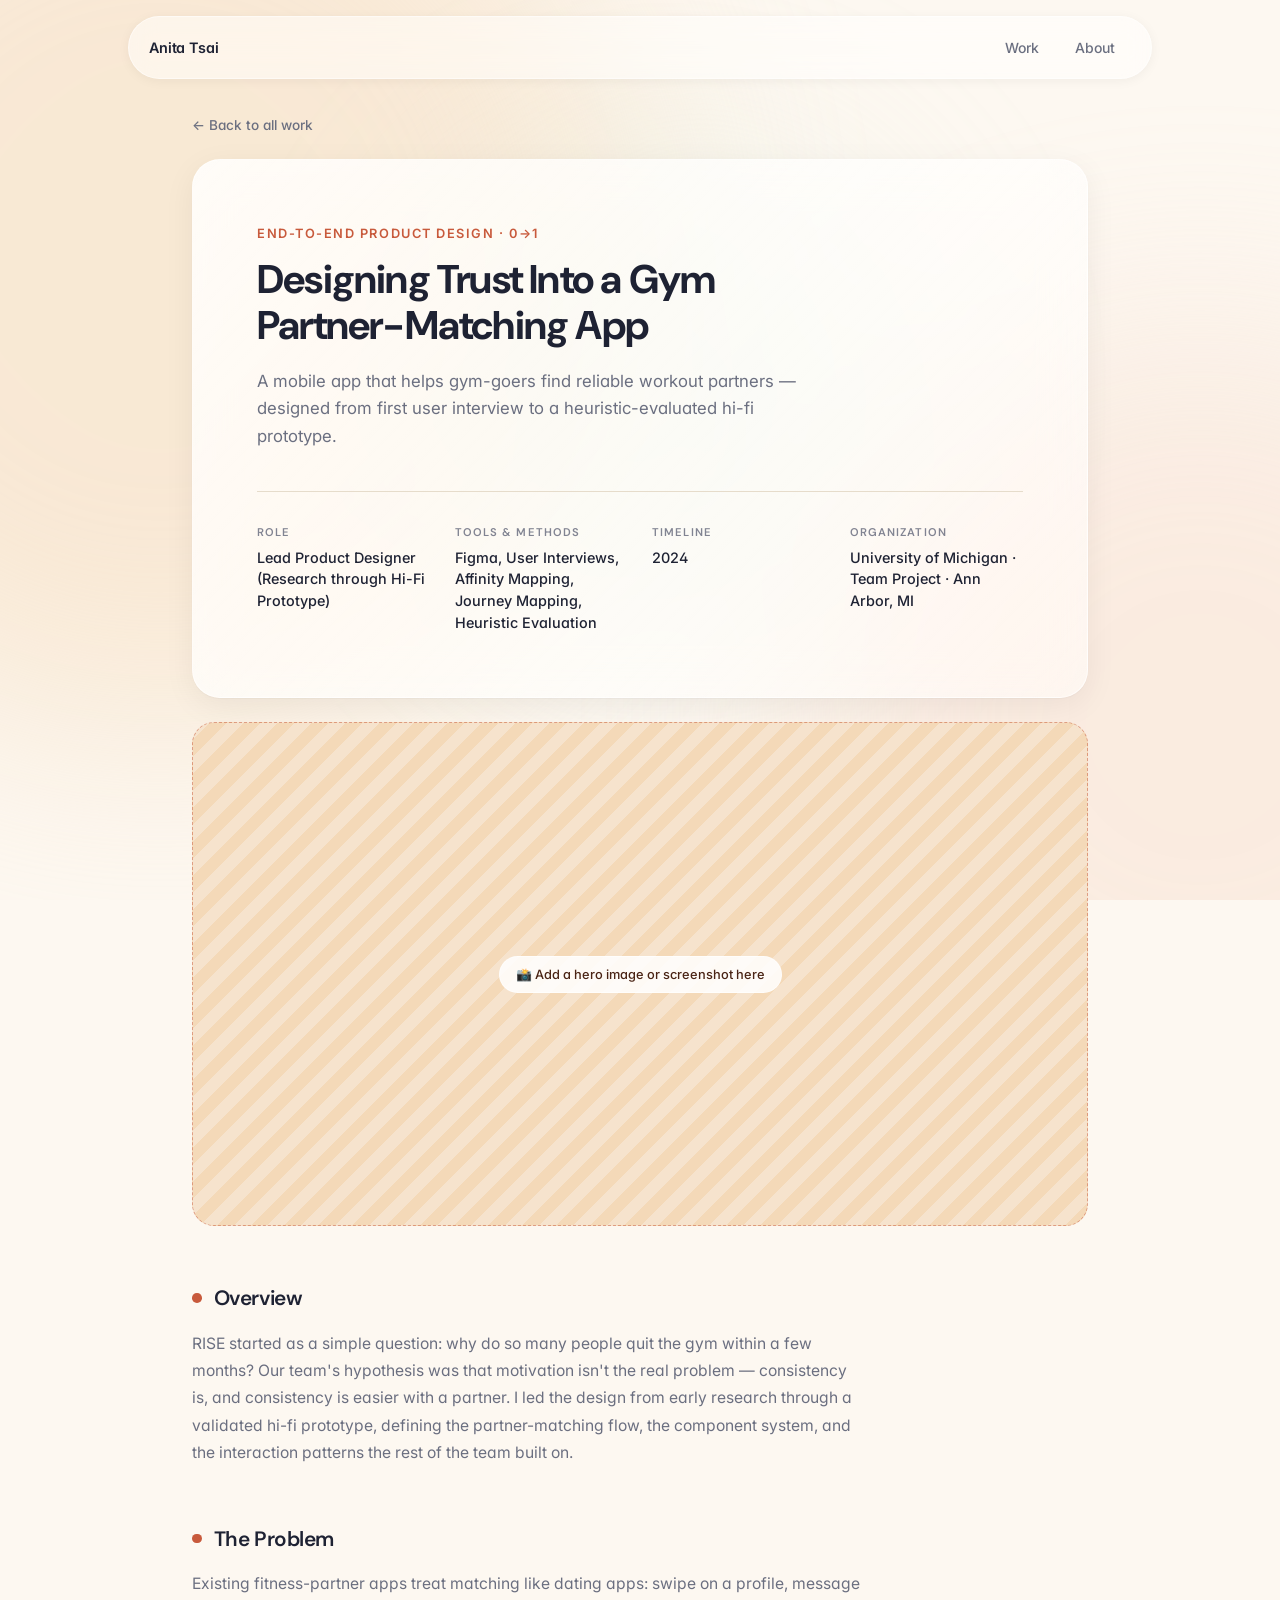
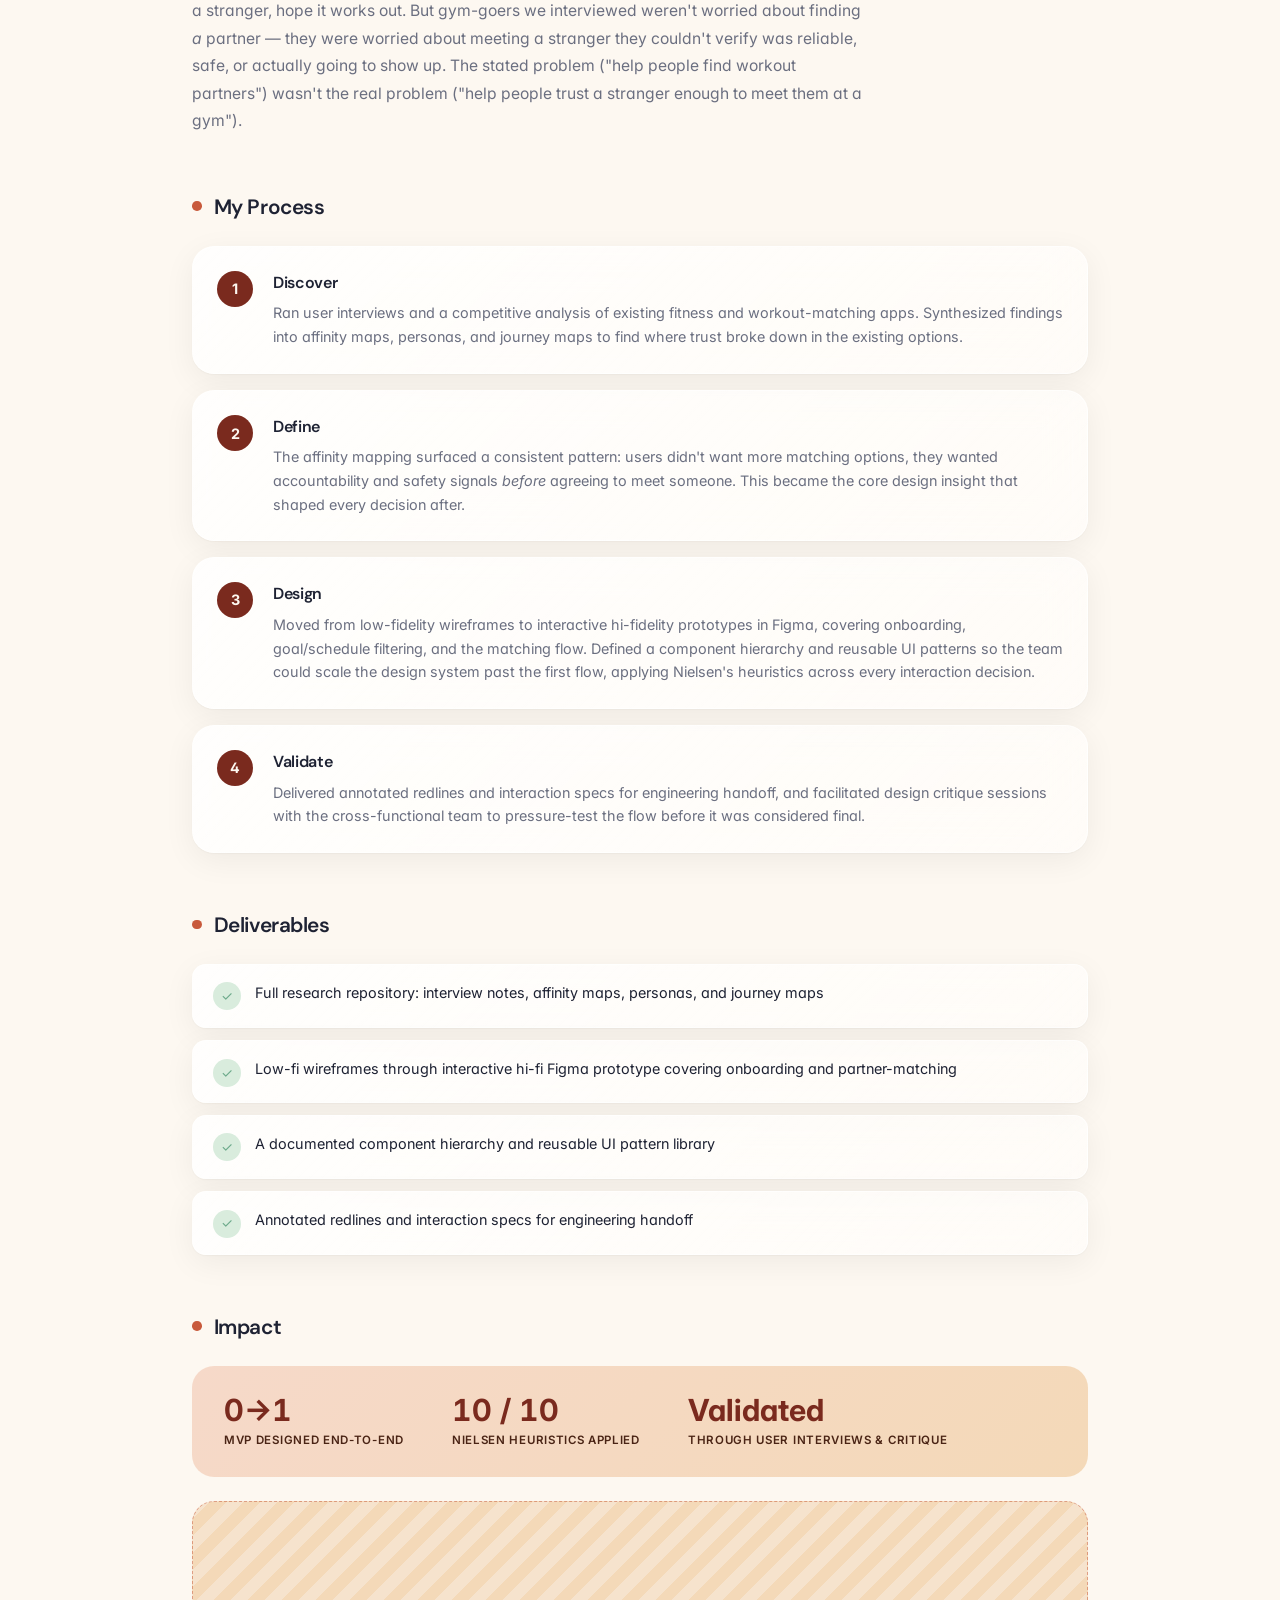
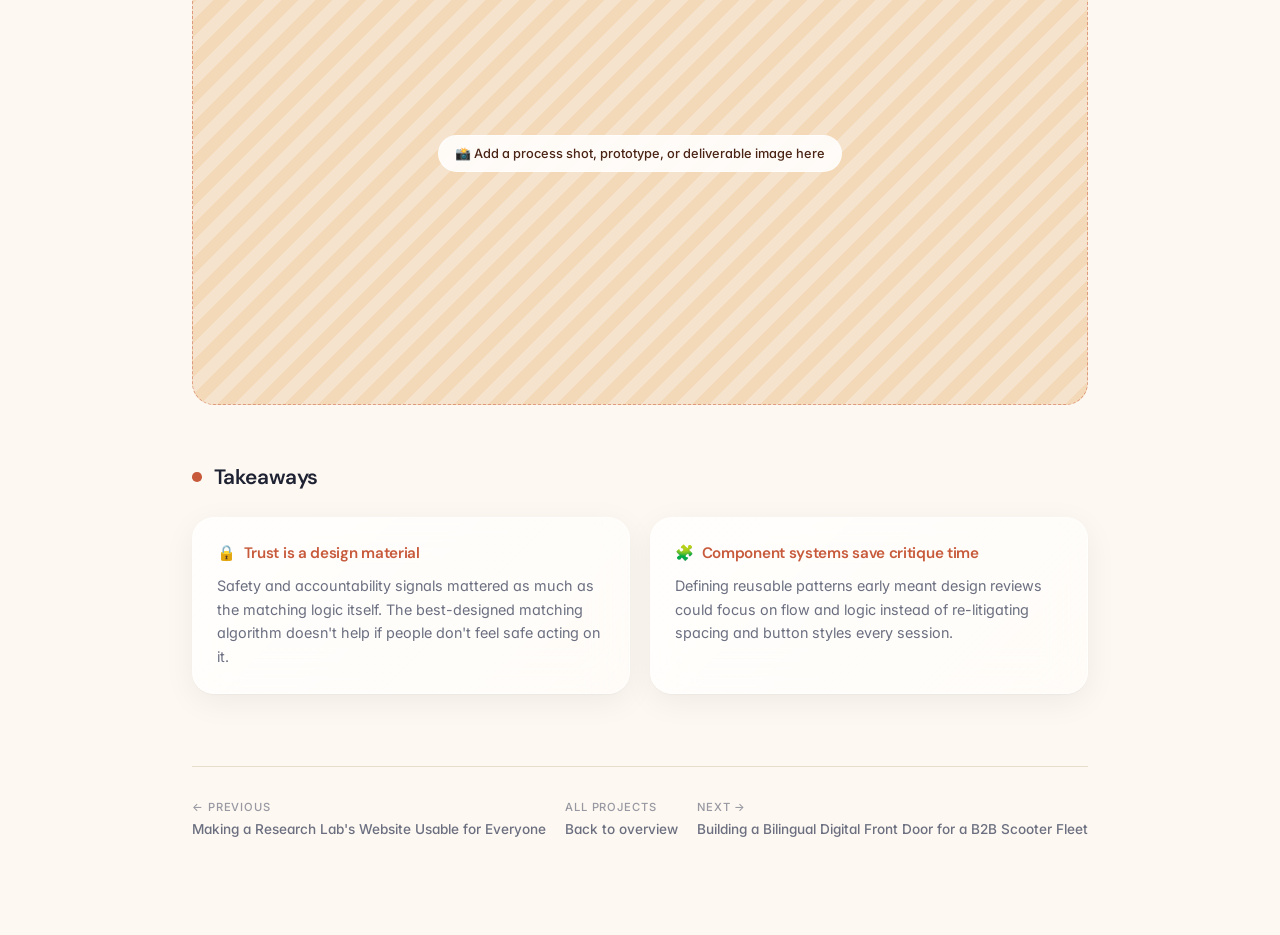
==== rise-gym-app.html @ 8096c080 "Add files via upload" ====
<!doctype html>
<html lang="en">
<head>
  <meta charset="utf-8" />
  <meta name="viewport" content="width=device-width, initial-scale=1" />
  <title>Designing Trust Into a Gym Partner-Matching App — Anita Tsai</title>
  <meta name="description" content="A mobile app that helps gym-goers find reliable workout partners &mdash; designed from first user interview to a heuristic-evaluated hi-fi prototype." />
  <meta name="author" content="Anita Tsai" />
  <link rel="preconnect" href="https://fonts.googleapis.com" />
  <link rel="preconnect" href="https://fonts.gstatic.com" crossorigin />
  <link rel="stylesheet" href="https://fonts.googleapis.com/css2?family=Inter:wght@400;500;600;700&family=DM+Sans:wght@500;600;700&display=swap" />
  <link rel="stylesheet" href="anitauiux.css" />
  <link rel="shortcut icon" href="Headshot.png" type="image/png">
</head>
<body>
  <div class="bg-blobs" aria-hidden="true"><span></span></div>

  <header class="header">
    <nav class="nav" aria-label="Primary">
      <a href="index.html" class="nav-brand">Anita Tsai</a>
      <div class="nav-links">
        <a class="nav-link" href="index.html">Work</a>
        <a class="nav-link" href="index.html?page=about">About</a>
      </div>
    </nav>
  </header>

  <main class="page" aria-label="Designing Trust Into a Gym Partner-Matching App case study">

    <a class="back-link" href="index.html#work">&larr; Back to all work</a>

    <!-- Hero -->
    <section class="glass-card big reveal">
      <p class="case-eyebrow">End-to-End Product Design · 0&rarr;1</p>
      <h1 class="case-title">Designing Trust Into a Gym Partner-Matching App</h1>
      <p class="case-dek">A mobile app that helps gym-goers find reliable workout partners &mdash; designed from first user interview to a heuristic-evaluated hi-fi prototype.</p>

      <div class="case-hero-grid">
        <div class="case-meta-item"><h4>Role</h4><p>Lead Product Designer (Research through Hi-Fi Prototype)</p></div>
        <div class="case-meta-item"><h4>Tools & Methods</h4><p>Figma, User Interviews, Affinity Mapping, Journey Mapping, Heuristic Evaluation</p></div>
        <div class="case-meta-item"><h4>Timeline</h4><p>2024</p></div>
        <div class="case-meta-item"><h4>Organization</h4><p>University of Michigan &middot; Team Project &middot; Ann Arbor, MI</p></div>
      </div>

    </section>

    <div class="case-image-placeholder reveal"><span>📸 Add a hero image or screenshot here</span></div>

    <!-- Overview -->
    <section class="case-section reveal">
      <h2>Overview</h2>
      <p class="case-body">RISE started as a simple question: why do so many people quit the gym within a few months? Our team's hypothesis was that motivation isn't the real problem &mdash; consistency is, and consistency is easier with a partner. I led the design from early research through a validated hi-fi prototype, defining the partner-matching flow, the component system, and the interaction patterns the rest of the team built on.</p>
    </section>

    <!-- Context -->
    <section class="case-section reveal">
      <h2>The Problem</h2>
      <p class="case-body">Existing fitness-partner apps treat matching like dating apps: swipe on a profile, message a stranger, hope it works out. But gym-goers we interviewed weren't worried about finding <em>a</em> partner &mdash; they were worried about meeting a stranger they couldn't verify was reliable, safe, or actually going to show up. The stated problem ("help people find workout partners") wasn't the real problem ("help people trust a stranger enough to meet them at a gym").</p>
    </section>

    <!-- Process -->
    <section class="case-section reveal">
      <h2>My Process</h2>
      <div class="process-steps">
        <div class="process-step glass-card">
          <div class="process-step-num">1</div>
          <div>
            <h3>Discover</h3>
            <p>Ran user interviews and a competitive analysis of existing fitness and workout-matching apps. Synthesized findings into affinity maps, personas, and journey maps to find where trust broke down in the existing options.</p>
          </div>
        </div>
        <div class="process-step glass-card">
          <div class="process-step-num">2</div>
          <div>
            <h3>Define</h3>
            <p>The affinity mapping surfaced a consistent pattern: users didn't want more matching options, they wanted accountability and safety signals <em>before</em> agreeing to meet someone. This became the core design insight that shaped every decision after.</p>
          </div>
        </div>
        <div class="process-step glass-card">
          <div class="process-step-num">3</div>
          <div>
            <h3>Design</h3>
            <p>Moved from low-fidelity wireframes to interactive hi-fidelity prototypes in Figma, covering onboarding, goal/schedule filtering, and the matching flow. Defined a component hierarchy and reusable UI patterns so the team could scale the design system past the first flow, applying Nielsen's heuristics across every interaction decision.</p>
          </div>
        </div>
        <div class="process-step glass-card">
          <div class="process-step-num">4</div>
          <div>
            <h3>Validate</h3>
            <p>Delivered annotated redlines and interaction specs for engineering handoff, and facilitated design critique sessions with the cross-functional team to pressure-test the flow before it was considered final.</p>
          </div>
        </div>
      </div>
    </section>

    <!-- Deliverables -->
    <section class="case-section reveal">
      <h2>Deliverables</h2>
      <div class="deliverable-list">
        <div class="deliverable-item glass-card">
          <div class="deliverable-icon">✓</div>
          <p>Full research repository: interview notes, affinity maps, personas, and journey maps</p>
        </div>
        <div class="deliverable-item glass-card">
          <div class="deliverable-icon">✓</div>
          <p>Low-fi wireframes through interactive hi-fi Figma prototype covering onboarding and partner-matching</p>
        </div>
        <div class="deliverable-item glass-card">
          <div class="deliverable-icon">✓</div>
          <p>A documented component hierarchy and reusable UI pattern library</p>
        </div>
        <div class="deliverable-item glass-card">
          <div class="deliverable-icon">✓</div>
          <p>Annotated redlines and interaction specs for engineering handoff</p>
        </div>
      </div>
    </section>

    <!-- Impact -->
    <section class="case-section reveal">
      <h2>Impact</h2>
      <div class="impact-banner">
        <div class="impact-stat">
          <div class="impact-num">0&rarr;1</div>
          <div class="impact-label">MVP designed end-to-end</div>
        </div>
        <div class="impact-stat">
          <div class="impact-num">10 / 10</div>
          <div class="impact-label">Nielsen heuristics applied</div>
        </div>
        <div class="impact-stat">
          <div class="impact-num">Validated</div>
          <div class="impact-label">through user interviews & critique</div>
        </div>
      </div>
    </section>

    <div class="case-image-placeholder reveal"><span>📸 Add a process shot, prototype, or deliverable image here</span></div>

    <!-- Takeaways -->
    <section class="case-section reveal">
      <h2>Takeaways</h2>
      <div class="takeaway-grid">
        <div class="takeaway-card glass-card">
          <h3><span>🔒</span> Trust is a design material</h3>
          <p>Safety and accountability signals mattered as much as the matching logic itself. The best-designed matching algorithm doesn't help if people don't feel safe acting on it.</p>
        </div>
        <div class="takeaway-card glass-card">
          <h3><span>🧩</span> Component systems save critique time</h3>
          <p>Defining reusable patterns early meant design reviews could focus on flow and logic instead of re-litigating spacing and button styles every session.</p>
        </div>
      </div>
    </section>

    <!-- Case nav -->
    <div class="case-nav">
      <a class="case-nav-link" href="spot-accessibility.html"><span class="dir">&larr; Previous</span>Making a Research Lab's Website Usable for Everyone</a>
      <a class="case-nav-link" href="index.html#work"><span class="dir">All projects</span>Back to overview</a>
      <a class="case-nav-link" href="wemo-nexus.html"><span class="dir">Next &rarr;</span>Building a Bilingual Digital Front Door for a B2B Scooter Fleet</a>
    </div>

  </main>

  <script>
    let io;
    function observeReveal() {
      if (io) io.disconnect();
      io = new IntersectionObserver((entries) => {
        entries.forEach(e => { if (e.isIntersecting) { e.target.classList.add('is-visible'); io.unobserve(e.target); } });
      }, { threshold: 0.12 });
      document.querySelectorAll('.reveal').forEach(el => io.observe(el));
    }
    observeReveal();
  </script>
</body>
</html>
---- anitauiux.css ----
:root {
  --background: #fdf8f1;
  --foreground: #1e2233;
  --muted-fg: #6b6f80;
  --border: #e6dccb;
  --card-bg: rgba(255, 255, 255, 0.55);
  --card-border: rgba(255, 255, 255, 0.6);
  --card-highlight: rgba(255, 255, 255, 0.85);

  --primary: #7a2a1e;
  --primary-fg: #fdf8f1;
  --accent: #f6e3cd;
  --accent-fg: #4a2415;

  --warm-1: #f4d9b8;
  --warm-2: #eec49a;
  --warm-3: #e0a679;
  --coral: #c85a3c;
  --coral-soft: #f6d9c9;
  --sage: #6ba98a;
  --sage-soft: #d9ecdd;

  --radius: 14px;
  --radius-lg: 22px;
  --radius-xl: 28px;
}

* { box-sizing: border-box; margin: 0; padding: 0; }

html { scroll-behavior: smooth; }

body {
  font-family: "Inter", ui-sans-serif, system-ui, -apple-system, BlinkMacSystemFont, "Segoe UI", sans-serif;
  color: var(--foreground);
  background: var(--background);
  line-height: 1.5;
  min-height: 100vh;
  position: relative;
  overflow-x: hidden;
  font-feature-settings: "cv02", "cv03", "cv04", "cv11";
}

h1, h2, h3, h4, h5, h6 {
  font-family: "DM Sans", "Inter", sans-serif;
  font-weight: 600;
  letter-spacing: -0.02em;
  color: var(--foreground);
}

a { color: inherit; text-decoration: none; }
ul { list-style: none; }
img, svg { display: block; max-width: 100%; }

/* --- Background gradient blobs --- */
.bg-blobs {
  position: fixed;
  inset: 0;
  z-index: -1;
  overflow: hidden;
  pointer-events: none;
}
.bg-blobs::before,
.bg-blobs::after,
.bg-blobs span {
  content: "";
  position: absolute;
  border-radius: 50%;
  filter: blur(110px);
}
.bg-blobs::before {
  width: 60rem; height: 60rem;
  top: -25%; left: -25%;
  background: var(--warm-1);
  opacity: 0.5;
}
.bg-blobs::after {
  width: 50rem; height: 50rem;
  bottom: -25%; right: -25%;
  background: var(--coral-soft);
  opacity: 0.4;
}
.bg-blobs span {
  width: 30rem; height: 30rem;
  bottom: 30%; left: 33%;
  background: var(--sage-soft);
  opacity: 0.3;
}

/* --- Header / Nav --- */
.header {
  position: fixed;
  top: 0; left: 0; right: 0;
  z-index: 50;
  padding: 1rem;
}
.nav {
  max-width: 64rem;
  margin: 0 auto;
  display: flex;
  align-items: center;
  justify-content: space-between;
  padding: 0.75rem 1.25rem;
  border-radius: 9999px;
  background: rgba(255, 255, 255, 0.55);
  backdrop-filter: blur(14px) saturate(120%);
  -webkit-backdrop-filter: blur(14px) saturate(120%);
  border: 1px solid rgba(255, 255, 255, 0.5);
  box-shadow: 0 2px 12px rgba(0, 0, 0, 0.05);
}
.nav-brand {
  font-weight: 600;
  font-size: 0.9rem;
  letter-spacing: -0.01em;
  transition: opacity 0.2s;
}
.nav-brand:hover { opacity: 0.7; }
.nav-links { display: flex; gap: 0.25rem; }
.nav-link {
  padding: 0.5rem 1rem;
  border-radius: 9999px;
  font-size: 0.875rem;
  font-weight: 500;
  color: var(--muted-fg);
  cursor: pointer;
  transition: background-color 0.2s, color 0.2s;
  background: transparent;
  border: none;
}
.nav-link:hover { background: var(--accent); color: var(--accent-fg); }
.nav-link.active {
  background: var(--primary);
  color: var(--primary-fg);
  box-shadow: 0 1px 2px rgba(0, 0, 0, 0.06);
}

/* --- Layout --- */
.page {
  max-width: 64rem;
  margin: 0 auto;
  padding: 7rem 1.25rem 3rem;
}
@media (min-width: 640px) { .page { padding: 7rem 2rem 4rem; } }
@media (min-width: 1024px) { .page { padding: 7rem 4rem 6rem; } }

.page[hidden] { display: none; }

section + section { margin-top: 3rem; }
@media (min-width: 640px) { section + section { margin-top: 4rem; } }

/* --- Glass card --- */
.glass-card {
  position: relative;
  background: linear-gradient(135deg, var(--card-highlight) 0%, var(--card-bg) 100%);
  backdrop-filter: blur(22px) saturate(140%);
  -webkit-backdrop-filter: blur(22px) saturate(140%);
  border: 1px solid var(--card-border);
  border-radius: var(--radius-lg);
  box-shadow: 0 1px 2px rgba(0,0,0,0.04), 0 8px 32px rgba(0,0,0,0.06);
  transition: transform 0.3s cubic-bezier(0.2,0.7,0.2,1), box-shadow 0.3s, border-color 0.3s;
  overflow: hidden;
}
.glass-card:hover {
  border-color: rgba(200, 90, 60, 0.4);
  box-shadow: 0 1px 2px rgba(0,0,0,0.04), 0 20px 50px -12px rgba(200,90,60,0.25);
}
.glass-card.lift:hover { transform: translateY(-4px); }
.glass-card.big { border-radius: var(--radius-xl); padding: 2rem; }
@media (min-width: 640px) { .glass-card.big { padding: 3rem; } }
@media (min-width: 1024px) { .glass-card.big { padding: 4rem; } }


/* --- Hero --- */
.hero-tag {
  font-size: 0.85rem;
  font-weight: 500;
  text-transform: uppercase;
  letter-spacing: 0.15em;
  color: var(--coral);
}
.hero-title {
  margin-top: 1rem;
  font-size: clamp(1rem, 3vw, 1.5rem);
  font-weight: 700;
  line-height: 1.1;
  max-width: 48rem;
}
.hero-sub {
  margin-top: 1.5rem;
  max-width: 36rem;
  color: var(--muted-fg);
  font-size: 1.05rem;
  line-height: 1.65;
}

.contact-row {
  margin-top: 2rem;
  display: flex;
  flex-wrap: wrap;
  gap: 0.75rem;
  font-size: 0.85rem;
  color: var(--muted-fg);
}
.chip {
  display: inline-flex;
  align-items: center;
  gap: 0.4rem;
  padding: 0.4rem 0.85rem;
  border-radius: 9999px;
  background: var(--accent);
  color: var(--accent-fg);
  transition: background 0.2s;
}
a.chip:hover { background: color-mix(in oklab, var(--accent) 80%, black); }

.cta-row { margin-top: 2rem; display: flex; flex-wrap: wrap; gap: 0.75rem; }
.btn {
  display: inline-flex;
  align-items: center;
  gap: 0.5rem;
  padding: 0.65rem 1.25rem;
  border-radius: 9999px;
  font-size: 0.875rem;
  font-weight: 500;
  cursor: pointer;
  transition: background 0.2s, color 0.2s, box-shadow 0.2s;
  border: 1px solid transparent;
}
.btn-primary {
  background: var(--primary);
  color: var(--primary-fg);
  box-shadow: 0 1px 2px rgba(0,0,0,0.05);
}
.btn-primary:hover { background: color-mix(in oklab, var(--primary) 88%, black); box-shadow: 0 4px 12px rgba(0,0,0,0.1); }
.btn-outline {
  background: var(--background);
  color: var(--foreground);
  border-color: var(--border);
}
.btn-outline:hover { background: var(--accent); }

/* --- Section heads --- */
.section-head {
  display: flex;
  align-items: center;
  gap: 0.75rem;
  margin-bottom: 1.5rem;
}
.section-head .dot {
  width: 0.6rem;
  height: 0.6rem;
  border-radius: 50%;
  background: var(--coral);
}
.section-head h2 {
  font-size: 1.5rem;
  font-weight: 600;
}
.section-desc {
  color: var(--muted-fg);
  font-size: 0.9rem;
  max-width: 36rem;
  margin: -0.75rem 0 1.5rem;
  line-height: 1.6;
}

/* --- Grids --- */
.grid { display: grid; gap: 1rem; }
.grid-2 { grid-template-columns: 1fr; }
.grid-3 { grid-template-columns: 1fr; }
.grid-4 { grid-template-columns: 1fr; }
@media (min-width: 640px) {
  .grid-2 { grid-template-columns: repeat(2, 1fr); }
  .grid-3 { grid-template-columns: repeat(2, 1fr); }
  .grid-4 { grid-template-columns: repeat(2, 1fr); }
}
@media (min-width: 1024px) {
  .grid-3 { grid-template-columns: repeat(3, 1fr); }
  .grid-4 { grid-template-columns: repeat(4, 1fr); }
}

/* --- Process cards --- */
.process-card { padding: 1.25rem; border-radius: var(--radius-lg); }
.process-card .row {
  display: flex;
  align-items: center;
  justify-content: space-between;
}
.process-icon {
  width: 2.25rem; height: 2.25rem;
  border-radius: 50%;
  background: var(--coral-soft);
  color: var(--coral);
  display: flex; align-items: center; justify-content: center;
  font-weight: 700;
  font-size: 0.9rem;
}
.process-num { font-size: 0.75rem; font-weight: 600; color: rgba(107, 111, 128, 0.7); }
.process-card h3 {
  margin-top: 1rem;
  font-size: 0.85rem;
  font-weight: 600;
  text-transform: uppercase;
  letter-spacing: 0.06em;
}
.process-card p { margin-top: 0.5rem; font-size: 0.875rem; color: var(--muted-fg); line-height: 1.6; }

/* --- Project cards --- */
.project-card {
  display: flex;
  flex-direction: column;
  padding: 1.5rem;
  border-radius: var(--radius-lg);
}
@media (min-width: 640px) { .project-card { padding: 2rem; } }
.project-card .top {
  display: flex;
  justify-content: space-between;
  gap: 1rem;
  align-items: flex-start;
}
.project-tag {
  font-size: 0.7rem;
  font-weight: 600;
  text-transform: uppercase;
  letter-spacing: 0.08em;
  color: var(--coral);
}
.project-card h3 { margin-top: 0.25rem; font-size: 1.1rem; }
.year-pill {
  background: var(--accent);
  color: var(--accent-fg);
  padding: 0.25rem 0.6rem;
  border-radius: 9999px;
  font-size: 0.7rem;
  font-weight: 500;
}
.metric-box {
  margin-top: 1rem;
  padding: 1rem;
  border-radius: 12px;
  background: rgba(246, 217, 201, 0.5);
  transition: transform 0.4s;
}
.project-card:hover .metric-box { transform: scale(1.02); }
.metric-num {
  font-size: 1.875rem;
  font-weight: 700;
  color: var(--coral);
  font-variant-numeric: tabular-nums;
}
.metric-label {
  margin-top: 0.15rem;
  font-size: 0.7rem;
  font-weight: 500;
  text-transform: uppercase;
  letter-spacing: 0.05em;
  color: rgba(200, 90, 60, 0.85);
}
.project-body { margin-top: 1.25rem; display: flex; flex-direction: column; gap: 0.75rem; font-size: 0.875rem; color: var(--muted-fg); line-height: 1.6; }
.project-body strong { color: var(--foreground); font-weight: 600; }
.tag-row { margin-top: auto; padding-top: 1.25rem; display: flex; flex-wrap: wrap; gap: 0.4rem; }
.tag {
  border: 1px solid var(--border);
  background: rgba(253, 248, 241, 0.6);
  padding: 0.25rem 0.6rem;
  border-radius: 9999px;
  font-size: 0.7rem;
  font-weight: 500;
  color: var(--muted-fg);
  transition: color 0.2s, border-color 0.2s;
}
.tag:hover { color: var(--coral); border-color: rgba(200,90,60,0.6); }

/* --- Experience --- */
.exp-list { display: flex; flex-direction: column; gap: 1rem; }
.exp-card { padding: 1.5rem; border-radius: var(--radius-lg); }
@media (min-width: 640px) { .exp-card { padding: 2rem; } }
.exp-head {
  display: flex;
  flex-direction: column;
  gap: 0.25rem;
}
@media (min-width: 640px) {
  .exp-head { flex-direction: row; align-items: center; justify-content: space-between; }
}
.exp-role { font-size: 1.05rem; font-weight: 600; }
.exp-org { font-size: 0.875rem; font-weight: 500; color: var(--coral); }
.exp-date { font-size: 0.85rem; color: var(--muted-fg); }
.exp-location { font-size: 0.75rem; color: rgba(107,111,128,0.85); }
.exp-bullets { margin-top: 1rem; display: flex; flex-direction: column; gap: 0.5rem; }
.exp-bullets li {
  display: flex;
  gap: 0.5rem;
  font-size: 0.875rem;
  color: var(--muted-fg);
  line-height: 1.6;
}
.exp-bullets li::before {
  content: "";
  width: 0.4rem; height: 0.4rem;
  border-radius: 50%;
  background: var(--coral);
  flex-shrink: 0;
  margin-top: 0.55rem;
}

/* --- Skills --- */
.skill-card { padding: 1.25rem; border-radius: var(--radius-lg); }
.skill-card h3 {
  color: var(--coral);
  font-size: 0.8rem;
  font-weight: 600;
  text-transform: uppercase;
  letter-spacing: 0.06em;
}
.skill-tags { margin-top: 1rem; display: flex; flex-wrap: wrap; gap: 0.4rem; }
.skill-tag {
  background: var(--accent);
  color: var(--accent-fg);
  padding: 0.25rem 0.6rem;
  border-radius: 9999px;
  font-size: 0.7rem;
  font-weight: 500;
}

/* --- Education --- */
.edu-list { display: flex; flex-direction: column; gap: 1rem; }
.edu-card { padding: 1.5rem; border-radius: var(--radius-lg); }
@media (min-width: 640px) { .edu-card { padding: 2rem; } }
.edu-note { margin-top: 0.75rem; font-size: 0.875rem; color: var(--muted-fg); }

/* --- Footer CTA --- */
.cta-block {
  padding: 2rem;
  text-align: center;
  border-radius: var(--radius-xl);
}
@media (min-width: 640px) { .cta-block { padding: 3rem; } }
.cta-block h2 { font-size: 1.75rem; }
.cta-block p { margin: 0.75rem auto 0; max-width: 32rem; font-size: 0.9rem; color: var(--muted-fg); }
.cta-block .cta-row { margin-top: 1.5rem; justify-content: center; }

/* --- About: interactive intro chips --- */
.phrase-chip {
  position: relative;
  cursor: pointer;
  padding: 0 0.15em;
  border-radius: 0.4em;
  transition: color 0.25s ease, background-size 0.35s cubic-bezier(0.2,0.7,0.2,1);
  background-image: linear-gradient(
    to right,
    color-mix(in oklab, var(--phrase-color, var(--coral)) 22%, transparent),
    color-mix(in oklab, var(--phrase-color, var(--coral)) 22%, transparent)
  );
  background-repeat: no-repeat;
  background-size: 0% 100%;
  background-position: 0 100%;
  outline: none;
}
.phrase-chip:hover,
.phrase-chip[data-active="true"] {
  background-size: 100% 100%;
  color: var(--phrase-color, var(--coral));
}

.detail-panel {
  margin-top: 2rem;
  display: flex;
  align-items: flex-start;
  gap: 1rem;
  padding: 1.25rem;
  border-radius: var(--radius-lg);
  background: rgba(253, 248, 241, 0.6);
  border: 1px solid var(--border);
  animation: fadeIn 0.35s ease;
}
@keyframes fadeIn {
  from { opacity: 0; transform: translateY(6px); }
  to   { opacity: 1; transform: translateY(0); }
}
.detail-icon {
  width: 2.5rem; height: 2.5rem;
  border-radius: 50%;
  display: flex; align-items: center; justify-content: center;
  flex-shrink: 0;
  font-size: 1.1rem;
}
.detail-label {
  font-size: 0.7rem;
  font-weight: 600;
  text-transform: uppercase;
  letter-spacing: 0.15em;
}
.detail-body { margin-top: 0.25rem; font-size: 0.95rem; color: var(--muted-fg); line-height: 1.6; }
.hint { margin-top: 0.75rem; font-size: 0.75rem; color: rgba(107,111,128,0.7); }

/* --- About: background/who grid --- */
.about-grid { display: grid; gap: 2rem; grid-template-columns: 1fr; }
@media (min-width: 1024px) {
  .about-grid { grid-template-columns: 7fr 5fr; gap: 3rem; }
}
.about-card { padding: 1.5rem; border-radius: var(--radius-lg); height: 100%; }
@media (min-width: 640px) { .about-card { padding: 2rem; } }
.about-card h2 { font-size: 1.35rem; margin-bottom: 1.25rem; }
.about-card p { color: var(--muted-fg); margin-top: 1rem; font-size: 0.95rem; line-height: 1.7; }
.about-card p:first-of-type { margin-top: 0; }
.who-list { display: flex; flex-direction: column; gap: 1rem; }
.who-list li {
  display: flex;
  gap: 0.75rem;
  font-size: 0.9rem;
  color: var(--muted-fg);
  line-height: 1.6;
}
.who-list li::before {
  content: "";
  width: 0.4rem; height: 0.4rem;
  border-radius: 50%;
  background: var(--coral);
  flex-shrink: 0;
  margin-top: 0.55rem;
}

/* --- About: why cols --- */
.why-cols {
  margin-top: 1.5rem;
  display: grid;
  gap: 2rem;
  grid-template-columns: 1fr;
}
@media (min-width: 768px) { .why-cols { grid-template-columns: repeat(3, 1fr); } }
.why-cols h3 {
  font-size: 0.8rem;
  font-weight: 600;
  text-transform: uppercase;
  letter-spacing: 0.06em;
}
.why-cols p { margin-top: 0.5rem; font-size: 0.9rem; color: var(--muted-fg); line-height: 1.6; }

/* --- About: likes --- */
.like-card { padding: 1.25rem; border-radius: var(--radius-lg); }
.like-icon {
  width: 2.25rem; height: 2.25rem;
  border-radius: 50%;
  background: var(--coral-soft);
  color: var(--coral);
  display: flex; align-items: center; justify-content: center;
  font-size: 1.1rem;
}
.like-card h3 { margin-top: 1rem; font-size: 0.95rem; }
.like-card p { margin-top: 0.5rem; font-size: 0.875rem; color: var(--muted-fg); line-height: 1.6; }

/* --- Quote --- */
.quote {
  padding: 2rem;
  text-align: center;
  border-radius: var(--radius-xl);
}
@media (min-width: 640px) { .quote { padding: 3rem; } }
.quote p {
  max-width: 36rem;
  margin: 0 auto;
  font-size: 1.1rem;
  font-weight: 500;
  line-height: 1.65;
}

/* --- Reveal on scroll --- */
.reveal { opacity: 0; transform: translateY(14px); transition: opacity 0.7s ease, transform 0.7s cubic-bezier(0.2,0.7,0.2,1); }
.reveal.is-visible { opacity: 1; transform: translateY(0); }

/* --- Utility --- */
.text-coral { color: var(--coral); }
.mt-1 { margin-top: 0.5rem; }
.mt-2 { margin-top: 1rem; }
.mt-3 { margin-top: 1.5rem; }

/* ============================= */
/* CASE STUDY PAGES              */
/* ============================= */

.back-link {
  display: inline-flex;
  align-items: center;
  gap: 0.4rem;
  font-size: 0.85rem;
  font-weight: 500;
  color: var(--muted-fg);
  margin-bottom: 1.5rem;
  transition: color 0.2s, transform 0.2s;
}
.back-link:hover { color: var(--coral); transform: translateX(-2px); }

.case-eyebrow {
  font-size: 0.8rem;
  font-weight: 600;
  text-transform: uppercase;
  letter-spacing: 0.12em;
  color: var(--coral);
}
.case-title {
  margin-top: 0.75rem;
  font-size: clamp(1.5rem, 4vw, 2.5rem);
  font-weight: 700;
  line-height: 1.15;
  max-width: 38rem;
}
.case-dek {
  margin-top: 1.25rem;
  max-width: 34rem;
  font-size: 1.05rem;
  color: var(--muted-fg);
  line-height: 1.65;
}

.case-hero-grid {
  margin-top: 2.5rem;
  display: grid;
  gap: 1.5rem;
  grid-template-columns: 1fr;
  padding-top: 2rem;
  border-top: 1px solid var(--border);
}
@media (min-width: 640px) { .case-hero-grid { grid-template-columns: repeat(2, 1fr); } }
@media (min-width: 1024px) { .case-hero-grid { grid-template-columns: repeat(4, 1fr); } }
.case-meta-item h4 {
  font-size: 0.7rem;
  font-weight: 600;
  text-transform: uppercase;
  letter-spacing: 0.1em;
  color: rgba(107,111,128,0.85);
}
.case-meta-item p {
  margin-top: 0.4rem;
  font-size: 0.9rem;
  font-weight: 500;
  color: var(--foreground);
  line-height: 1.5;
}

.case-section { margin-top: 3.5rem; }
.case-section > h2 {
  font-size: 1.3rem;
  display: flex;
  align-items: center;
  gap: 0.75rem;
}
.case-section > h2::before {
  content: "";
  width: 0.6rem;
  height: 0.6rem;
  border-radius: 50%;
  background: var(--coral);
  flex-shrink: 0;
}
.case-section > p.case-body {
  margin-top: 1rem;
  max-width: 42rem;
  font-size: 0.98rem;
  color: var(--muted-fg);
  line-height: 1.75;
}

.case-image-placeholder {
  margin-top: 1.5rem;
  aspect-ratio: 16 / 9;
  border-radius: var(--radius-lg);
  background: repeating-linear-gradient(135deg, var(--accent), var(--accent) 12px, var(--warm-1) 12px, var(--warm-1) 24px);
  border: 1.5px dashed rgba(200, 90, 60, 0.5);
  display: flex;
  align-items: center;
  justify-content: center;
  text-align: center;
  padding: 1.5rem;
}
.case-image-placeholder span {
  background: var(--card-highlight);
  border: 1px solid var(--card-border);
  padding: 0.5rem 1rem;
  border-radius: 9999px;
  font-size: 0.8rem;
  font-weight: 500;
  color: var(--accent-fg);
}

.impact-banner {
  margin-top: 1.5rem;
  background: linear-gradient(135deg, var(--coral-soft) 0%, var(--warm-1) 100%);
  border-radius: var(--radius-lg);
  padding: 1.75rem 2rem;
  display: flex;
  flex-wrap: wrap;
  gap: 2rem 3rem;
}
.impact-stat { min-width: 8rem; }
.impact-num {
  font-size: 1.9rem;
  font-weight: 700;
  color: var(--primary);
  font-variant-numeric: tabular-nums;
  line-height: 1.1;
}
.impact-label {
  margin-top: 0.3rem;
  font-size: 0.72rem;
  font-weight: 600;
  text-transform: uppercase;
  letter-spacing: 0.06em;
  color: var(--accent-fg);
}

.process-steps { margin-top: 1.5rem; display: flex; flex-direction: column; gap: 1rem; }
.process-step {
  display: flex;
  gap: 1.25rem;
  padding: 1.5rem;
  border-radius: var(--radius-lg);
  align-items: flex-start;
}
.process-step-num {
  width: 2.25rem;
  height: 2.25rem;
  border-radius: 50%;
  background: var(--primary);
  color: var(--primary-fg);
  display: flex;
  align-items: center;
  justify-content: center;
  font-weight: 700;
  font-size: 0.9rem;
  flex-shrink: 0;
}
.process-step h3 { font-size: 1rem; }
.process-step p { margin-top: 0.4rem; font-size: 0.9rem; color: var(--muted-fg); line-height: 1.65; }

.takeaway-grid {
  margin-top: 1.5rem;
  display: grid;
  gap: 1.25rem;
  grid-template-columns: 1fr;
}
@media (min-width: 768px) { .takeaway-grid { grid-template-columns: repeat(2, 1fr); } }
.takeaway-card { padding: 1.5rem; border-radius: var(--radius-lg); }
.takeaway-card h3 {
  color: var(--coral);
  font-size: 0.95rem;
  display: flex;
  align-items: center;
  gap: 0.5rem;
}
.takeaway-card p { margin-top: 0.6rem; font-size: 0.9rem; color: var(--muted-fg); line-height: 1.65; }

.deliverable-list { margin-top: 1.5rem; display: flex; flex-direction: column; gap: 0.75rem; }
.deliverable-item {
  display: flex;
  gap: 0.85rem;
  padding: 1rem 1.25rem;
  border-radius: var(--radius);
  align-items: flex-start;
}
.deliverable-icon {
  width: 1.75rem; height: 1.75rem;
  border-radius: 50%;
  background: var(--sage-soft);
  color: var(--sage);
  display: flex; align-items: center; justify-content: center;
  font-size: 0.85rem;
  flex-shrink: 0;
  margin-top: 0.1rem;
}
.deliverable-item p { font-size: 0.9rem; color: var(--foreground); line-height: 1.6; }
.deliverable-item p strong { font-weight: 600; }

.case-nav {
  margin-top: 4.5rem;
  padding-top: 2rem;
  border-top: 1px solid var(--border);
  display: flex;
  justify-content: space-between;
  align-items: center;
  gap: 1rem;
  flex-wrap: wrap;
}
.case-nav-link {
  font-size: 0.85rem;
  font-weight: 500;
  color: var(--muted-fg);
  transition: color 0.2s;
}
.case-nav-link:hover { color: var(--coral); }
.case-nav-link .dir { display: block; font-size: 0.7rem; text-transform: uppercase; letter-spacing: 0.08em; color: rgba(107,111,128,0.7); margin-bottom: 0.2rem; }

/* Make project cards on the work page clickable */
.project-card-link { display: block; text-decoration: none; }
.card-arrow {
  margin-top: auto;
  padding-top: 1.25rem;
  display: flex;
  align-items: center;
  gap: 0.4rem;
  font-size: 0.8rem;
  font-weight: 600;
  color: var(--coral);
}
.project-card:hover .card-arrow { gap: 0.6rem; }






/* --- Interactive 3D Flip Card Architecture --- */
.flip-card {
  background-color: transparent;
  height: 340px;
  perspective: 1000px; /* Activates 3D depth field */
}

.flip-card-inner {
  position: relative;
  width: 100%;
  height: 100%;
  text-align: left;
  transition: transform 0.6s cubic-bezier(0.2, 0.8, 0.2, 1);
  transform-style: preserve-3d;
}

/* Flips card on component hover */
.flip-card:hover .flip-card-inner,
.flip-card:focus-within .flip-card-inner {
  transform: rotateY(180deg);
}

/* Force both front and back panels to share uniform properties */
.flip-card-front,
.flip-card-back {
  position: absolute;
  width: 100%;
  height: 100%;
  -webkit-backface-visibility: hidden; /* Hides reverse side graphics */
  backface-visibility: hidden;
  display: flex;
  flex-direction: column;
  margin: 0 !important; /* Prevents layout shifting inside grids */
}

/* --- Front Face Styling --- */
.flip-card-front {
  padding: 0; /* Clear container padding to allow picture bleed */
}

.flip-image-area {
  position: relative;
  width: 100%;
  height: 190px;
  overflow: hidden;
  background: var(--accent);
  border-bottom: 1px solid var(--border);
}

.flip-image-area img {
  width: 100%;
  height: 100%;
  object-fit: cover;
}

.flip-icon-badge {
  position: absolute;
  bottom: 0.75rem;
  right: 0.75rem;
  width: 2.25rem;
  height: 2.25rem;
  border-radius: 50%;
  background: var(--card-highlight);
  border: 1px solid var(--card-border);
  display: flex;
  align-items: center;
  justify-content: center;
  font-size: 1.1rem;
  box-shadow: 0 4px 12px rgba(0, 0, 0, 0.08);
}

.flip-front-content {
  padding: 1.25rem;
  display: flex;
  flex-direction: column;
  gap: 0.4rem;
}

.flip-front-content h3 {
  font-size: 1.05rem;
  color: var(--foreground);
}

.flip-front-content p {
  font-size: 0.875rem;
  color: var(--muted-fg);
  line-height: 1.5;
}

/* --- Back Face Styling --- */
.flip-card-back {
  padding: 1.75rem;
  transform: rotateY(180deg); /* Counter-rotates back text so it reads correctly */
  justify-content: center;
  background: linear-gradient(135deg, var(--card-highlight) 0%, rgba(253, 248, 241, 0.85) 100%);
  border-color: rgba(200, 90, 60, 0.35);
}

.back-accent-icon {
  font-size: 1.75rem;
  margin-bottom: 0.75rem;
  display: inline-block;
}

.flip-card-back h3 {
  font-size: 1.1rem;
  color: var(--primary);
  margin-bottom: 0.5rem;
}

.flip-card-back p {
  font-size: 0.875rem;
  color: var(--foreground);
  line-height: 1.6;
}
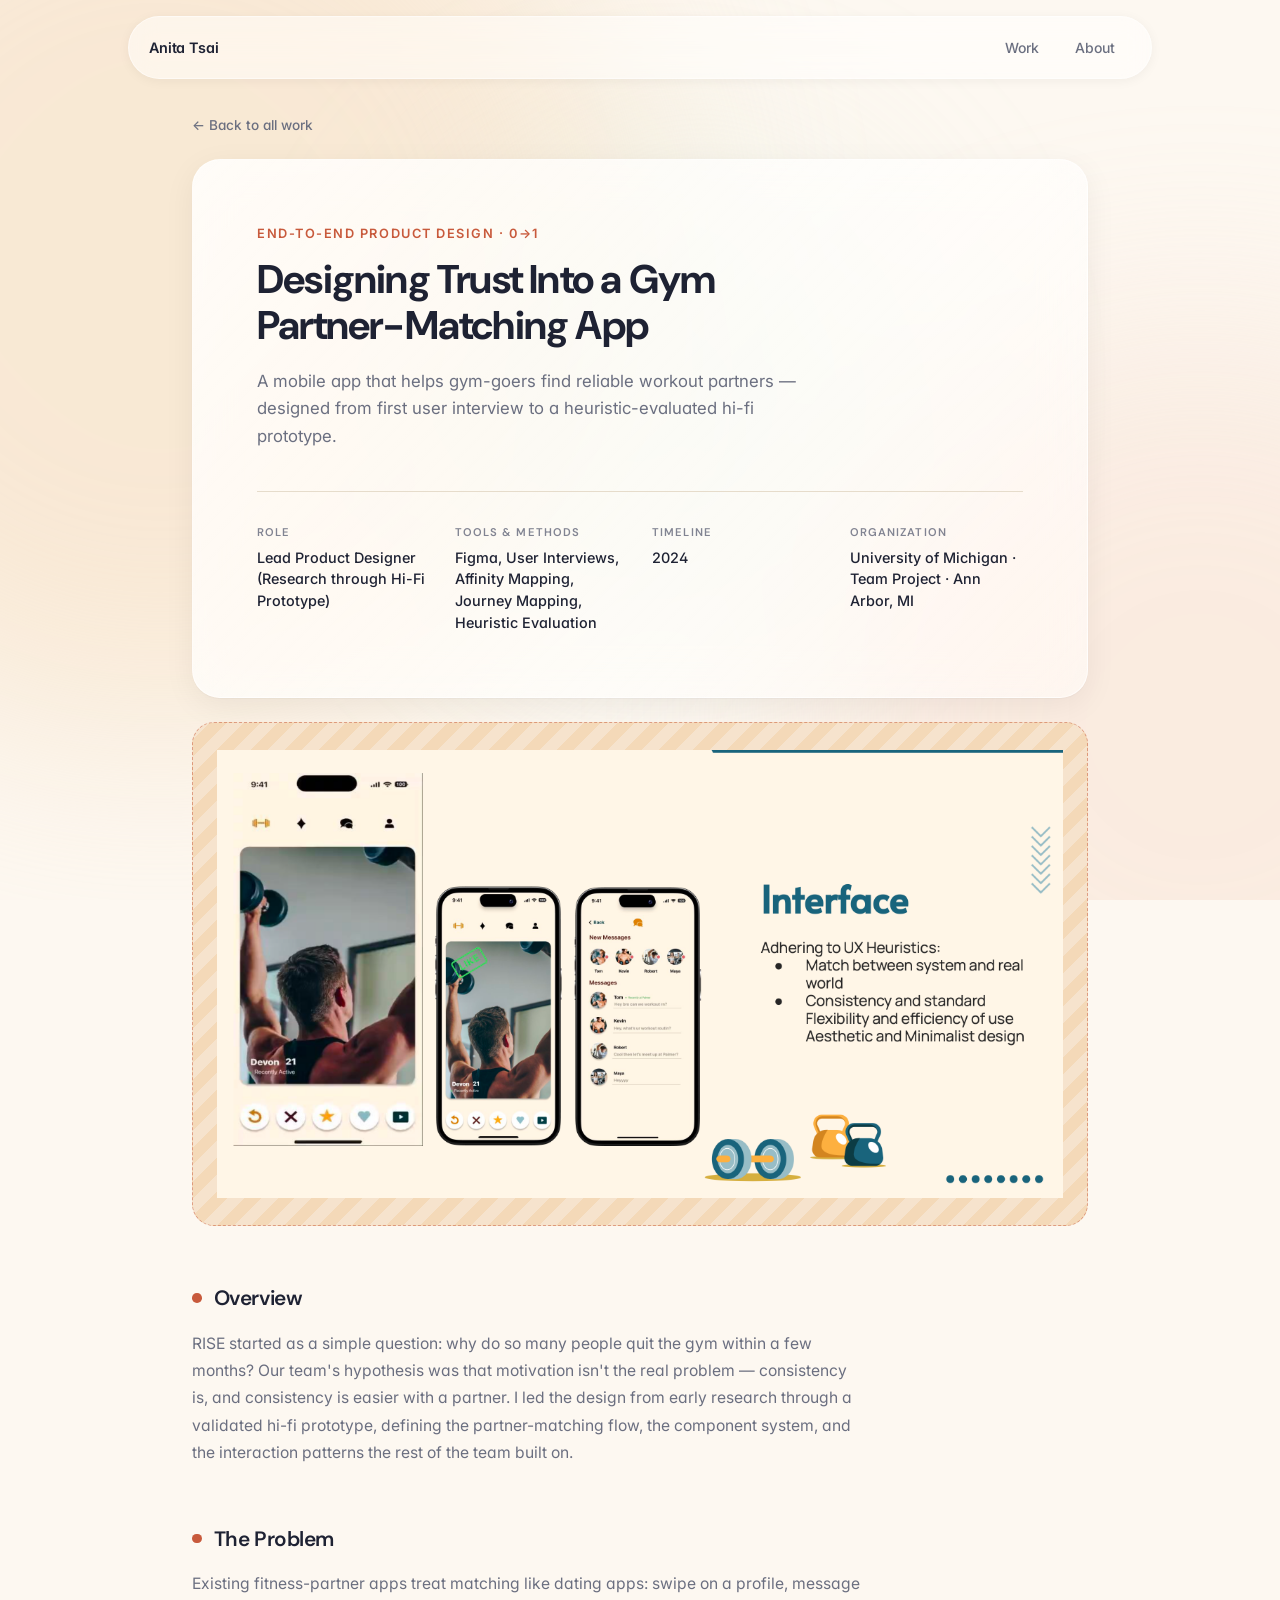
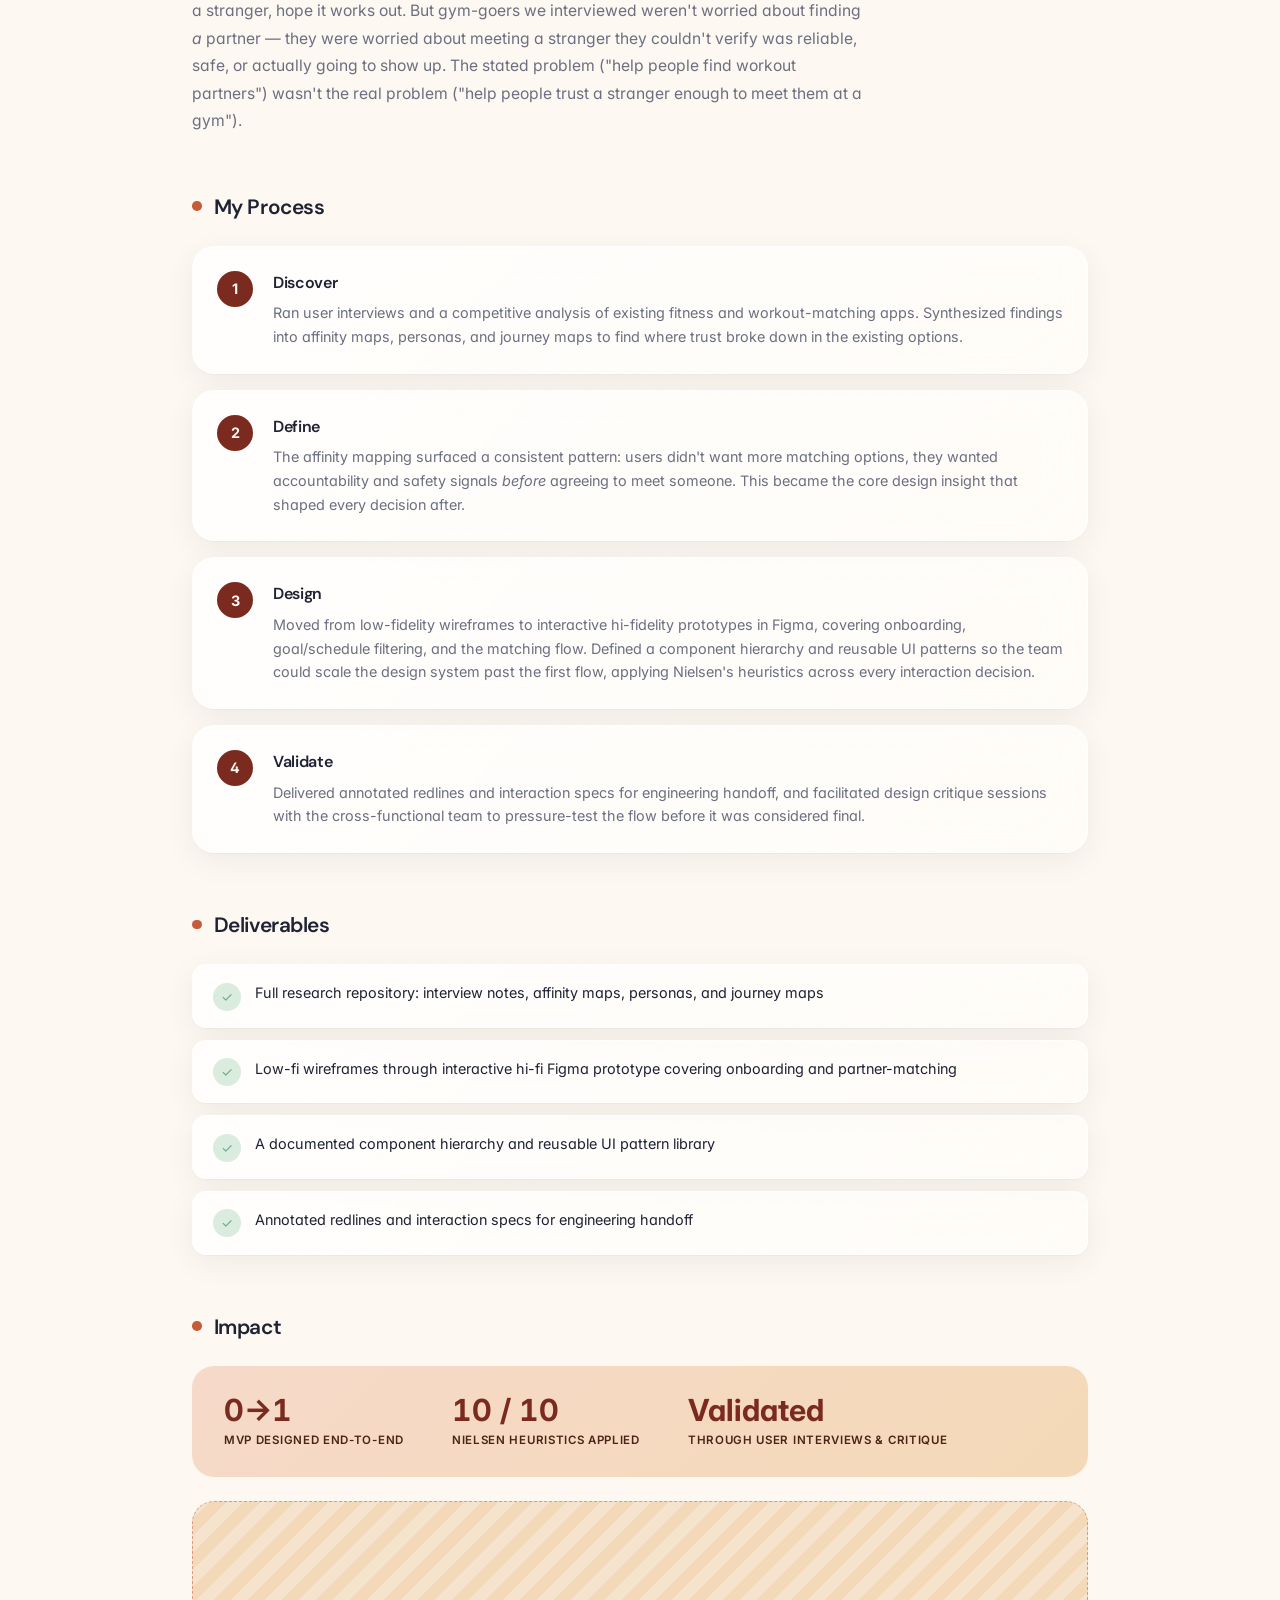
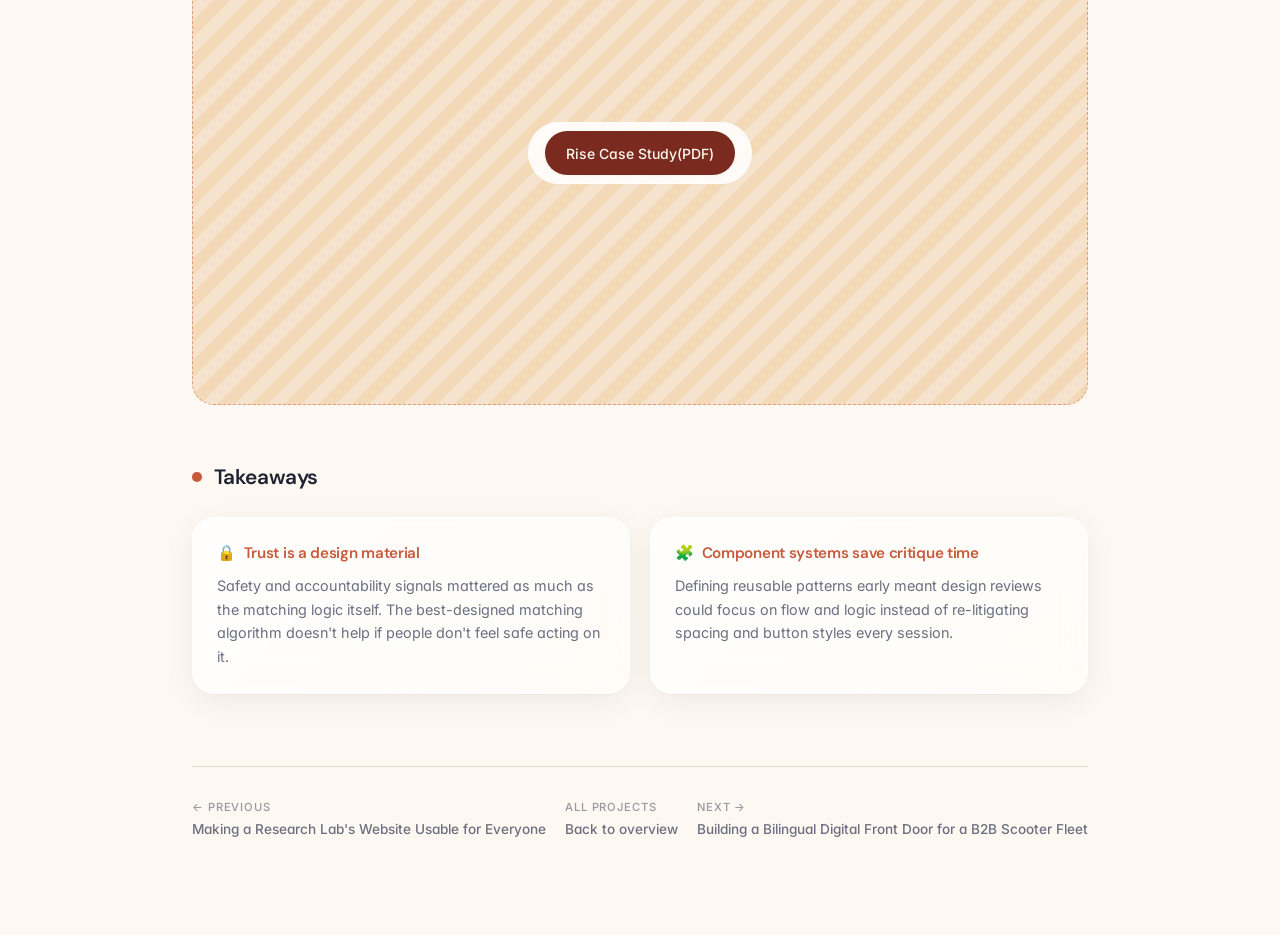
==== commit 54d3f8b5: "Add files via upload" ====
--- a/rise-gym-app.html
+++ b/rise-gym-app.html
@@ -43,8 +43,7 @@
       </div>
 
     </section>
-
-    <div class="case-image-placeholder reveal"><span>📸 Add a hero image or screenshot here</span></div>
+    <div class="case-image-placeholder reveal"> <img src="riseinterface.png" alt="interface of Rise" /> </div> 
 
     <!-- Overview -->
     <section class="case-section reveal">
@@ -135,7 +134,8 @@
       </div>
     </section>
 
-    <div class="case-image-placeholder reveal"><span>📸 Add a process shot, prototype, or deliverable image here</span></div>
+    <div class="case-image-placeholder reveal"><span> <a class="btn btn-primary" href="Rise.pdf" download class="button primary">Rise Case Study(PDF)</a> 
+</span></div>
 
     <!-- Takeaways -->
     <section class="case-section reveal">
